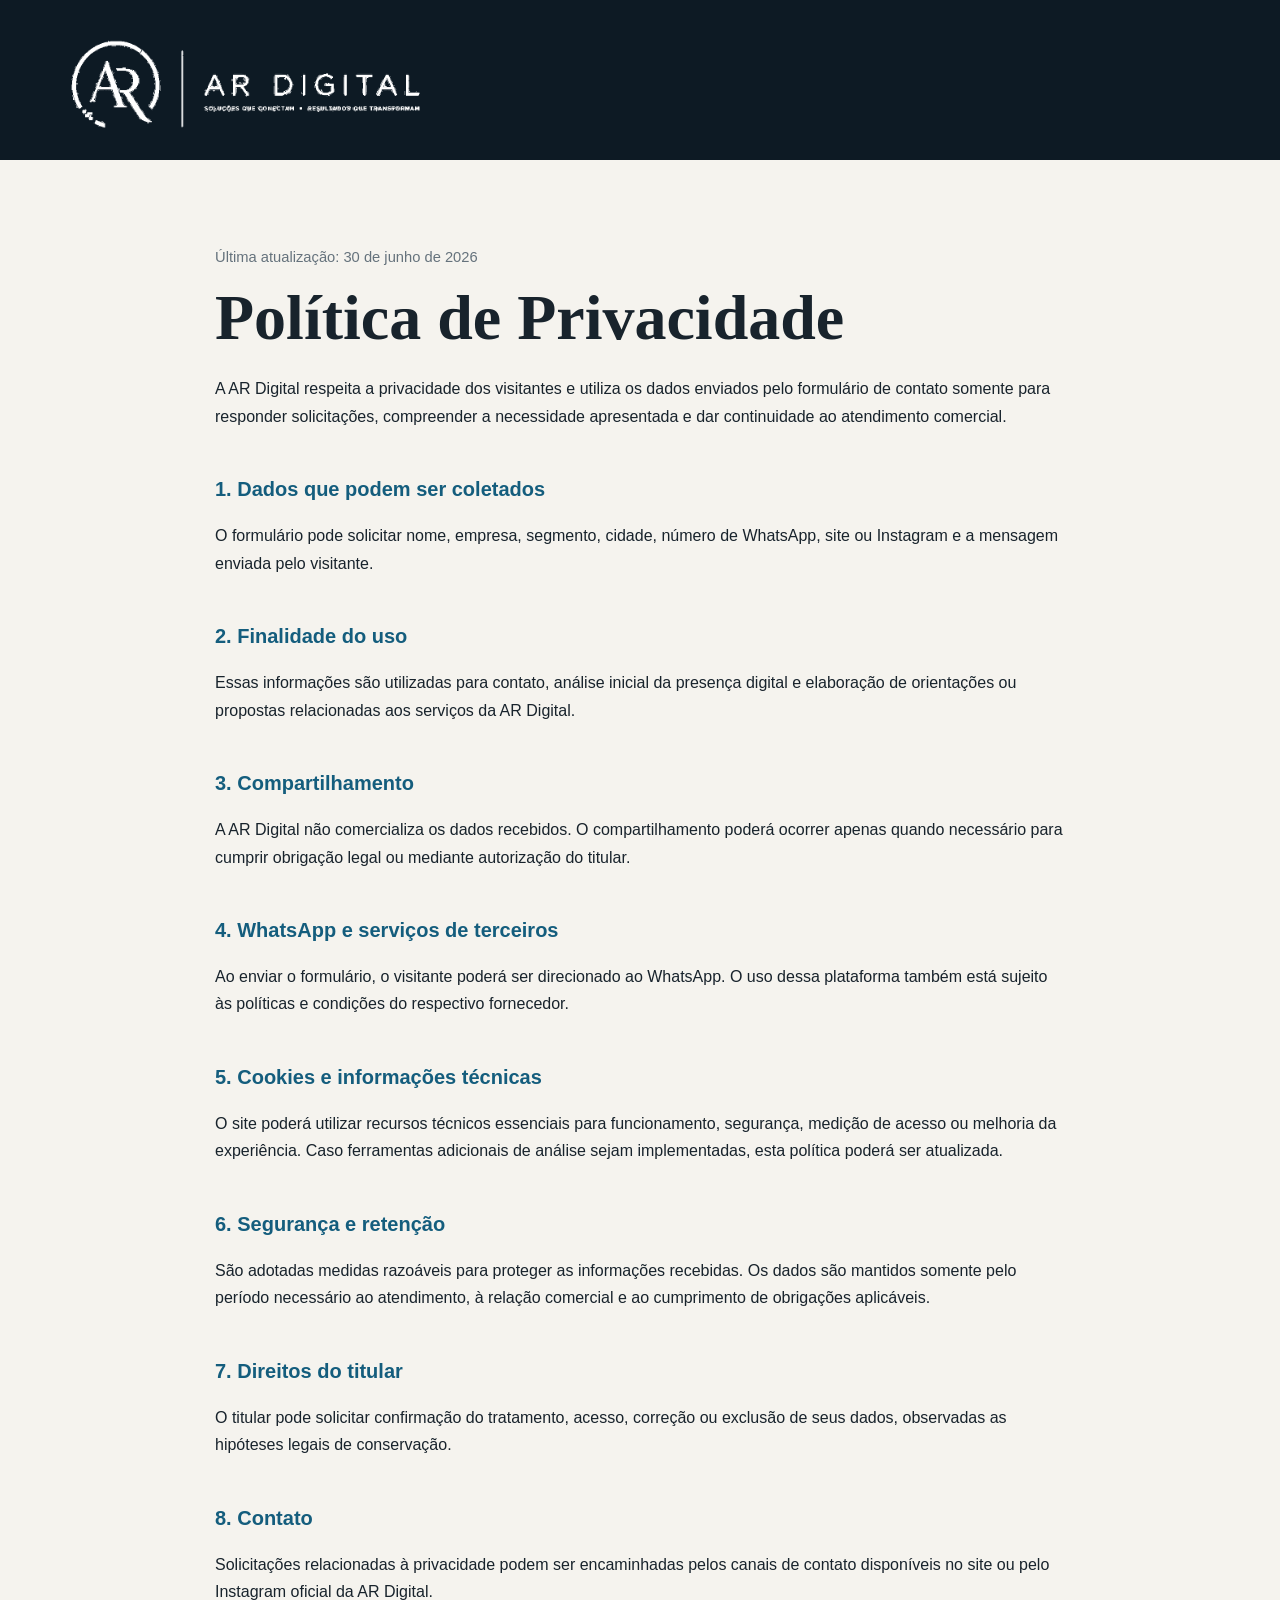
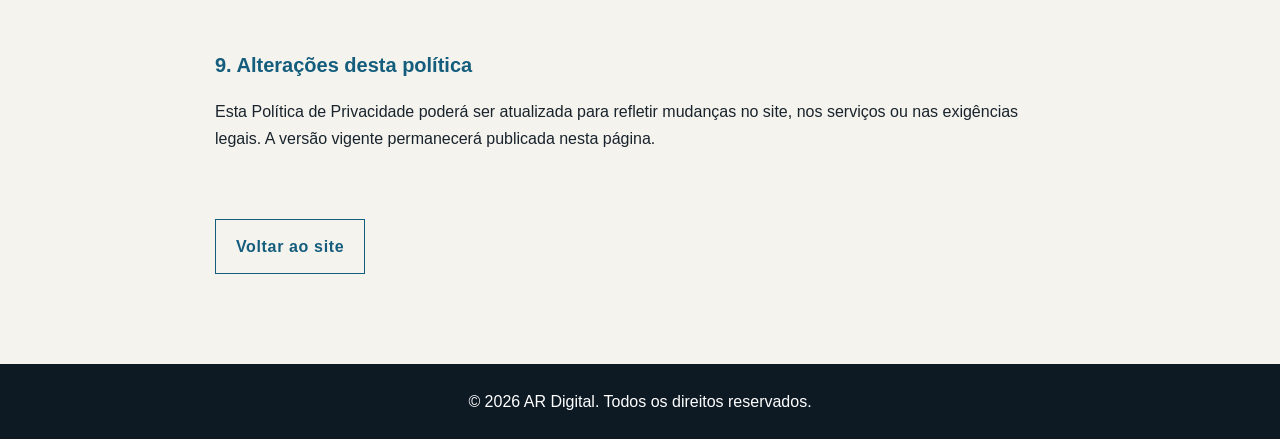
==== politica-de-privacidade.html @ 6ec6aa3e "Add files via upload Atualização do site e melhorias de SEO" ====
<!doctype html>
<html lang="pt-BR">
<head>
  <meta charset="utf-8">
  <meta name="viewport" content="width=device-width, initial-scale=1">
  <title>Política de Privacidade | AR Digital</title>
  <meta name="description" content="Política de Privacidade da AR Digital.">
  <link rel="canonical" href="https://ardigitalbusiness.com.br/politica-de-privacidade.html">
  <link rel="icon" type="image/png" sizes="32x32" href="favicon-32.png">
  <style>
    :root{--navy:#0d1a24;--blue:#145d7d;--gold:#ad844a;--paper:#f5f3ee;--text:#18232c}
    *{box-sizing:border-box} body{margin:0;background:var(--paper);color:var(--text);font-family:Arial,Helvetica,sans-serif;line-height:1.7}
    header{background:var(--navy);padding:22px 5vw} header img{width:min(390px,80vw);display:block;filter:brightness(0) invert(1)}
    main{width:min(850px,90vw);margin:0 auto;padding:70px 0 90px} h1{font-family:Georgia,serif;font-size:clamp(2.2rem,5vw,4rem);line-height:1.05;margin:0 0 24px} h2{margin-top:42px;font-size:1.25rem;color:var(--blue)}
    a{color:var(--blue)} .updated{color:#65727c;font-size:.92rem}.back{display:inline-block;margin-top:50px;padding:13px 20px;border:1px solid var(--blue);text-decoration:none;font-weight:700;letter-spacing:.04em}
    footer{background:var(--navy);color:#fff;text-align:center;padding:24px}
  </style>
</head>
<body>
<header><a href="index.html" aria-label="Voltar para a página inicial"><img src="logo-ar-digital.png" alt="AR Digital"></a></header>
<main>
  <p class="updated">Última atualização: 30 de junho de 2026</p>
  <h1>Política de Privacidade</h1>
  <p>A AR Digital respeita a privacidade dos visitantes e utiliza os dados enviados pelo formulário de contato somente para responder solicitações, compreender a necessidade apresentada e dar continuidade ao atendimento comercial.</p>
  <h2>1. Dados que podem ser coletados</h2>
  <p>O formulário pode solicitar nome, empresa, segmento, cidade, número de WhatsApp, site ou Instagram e a mensagem enviada pelo visitante.</p>
  <h2>2. Finalidade do uso</h2>
  <p>Essas informações são utilizadas para contato, análise inicial da presença digital e elaboração de orientações ou propostas relacionadas aos serviços da AR Digital.</p>
  <h2>3. Compartilhamento</h2>
  <p>A AR Digital não comercializa os dados recebidos. O compartilhamento poderá ocorrer apenas quando necessário para cumprir obrigação legal ou mediante autorização do titular.</p>
  <h2>4. WhatsApp e serviços de terceiros</h2>
  <p>Ao enviar o formulário, o visitante poderá ser direcionado ao WhatsApp. O uso dessa plataforma também está sujeito às políticas e condições do respectivo fornecedor.</p>
  <h2>5. Cookies e informações técnicas</h2>
  <p>O site poderá utilizar recursos técnicos essenciais para funcionamento, segurança, medição de acesso ou melhoria da experiência. Caso ferramentas adicionais de análise sejam implementadas, esta política poderá ser atualizada.</p>
  <h2>6. Segurança e retenção</h2>
  <p>São adotadas medidas razoáveis para proteger as informações recebidas. Os dados são mantidos somente pelo período necessário ao atendimento, à relação comercial e ao cumprimento de obrigações aplicáveis.</p>
  <h2>7. Direitos do titular</h2>
  <p>O titular pode solicitar confirmação do tratamento, acesso, correção ou exclusão de seus dados, observadas as hipóteses legais de conservação.</p>
  <h2>8. Contato</h2>
  <p>Solicitações relacionadas à privacidade podem ser encaminhadas pelos canais de contato disponíveis no site ou pelo Instagram oficial da AR Digital.</p>
  <h2>9. Alterações desta política</h2>
  <p>Esta Política de Privacidade poderá ser atualizada para refletir mudanças no site, nos serviços ou nas exigências legais. A versão vigente permanecerá publicada nesta página.</p>
  <a class="back" href="index.html">Voltar ao site</a>
</main>
<footer>© 2026 AR Digital. Todos os direitos reservados.</footer>
</body>
</html>
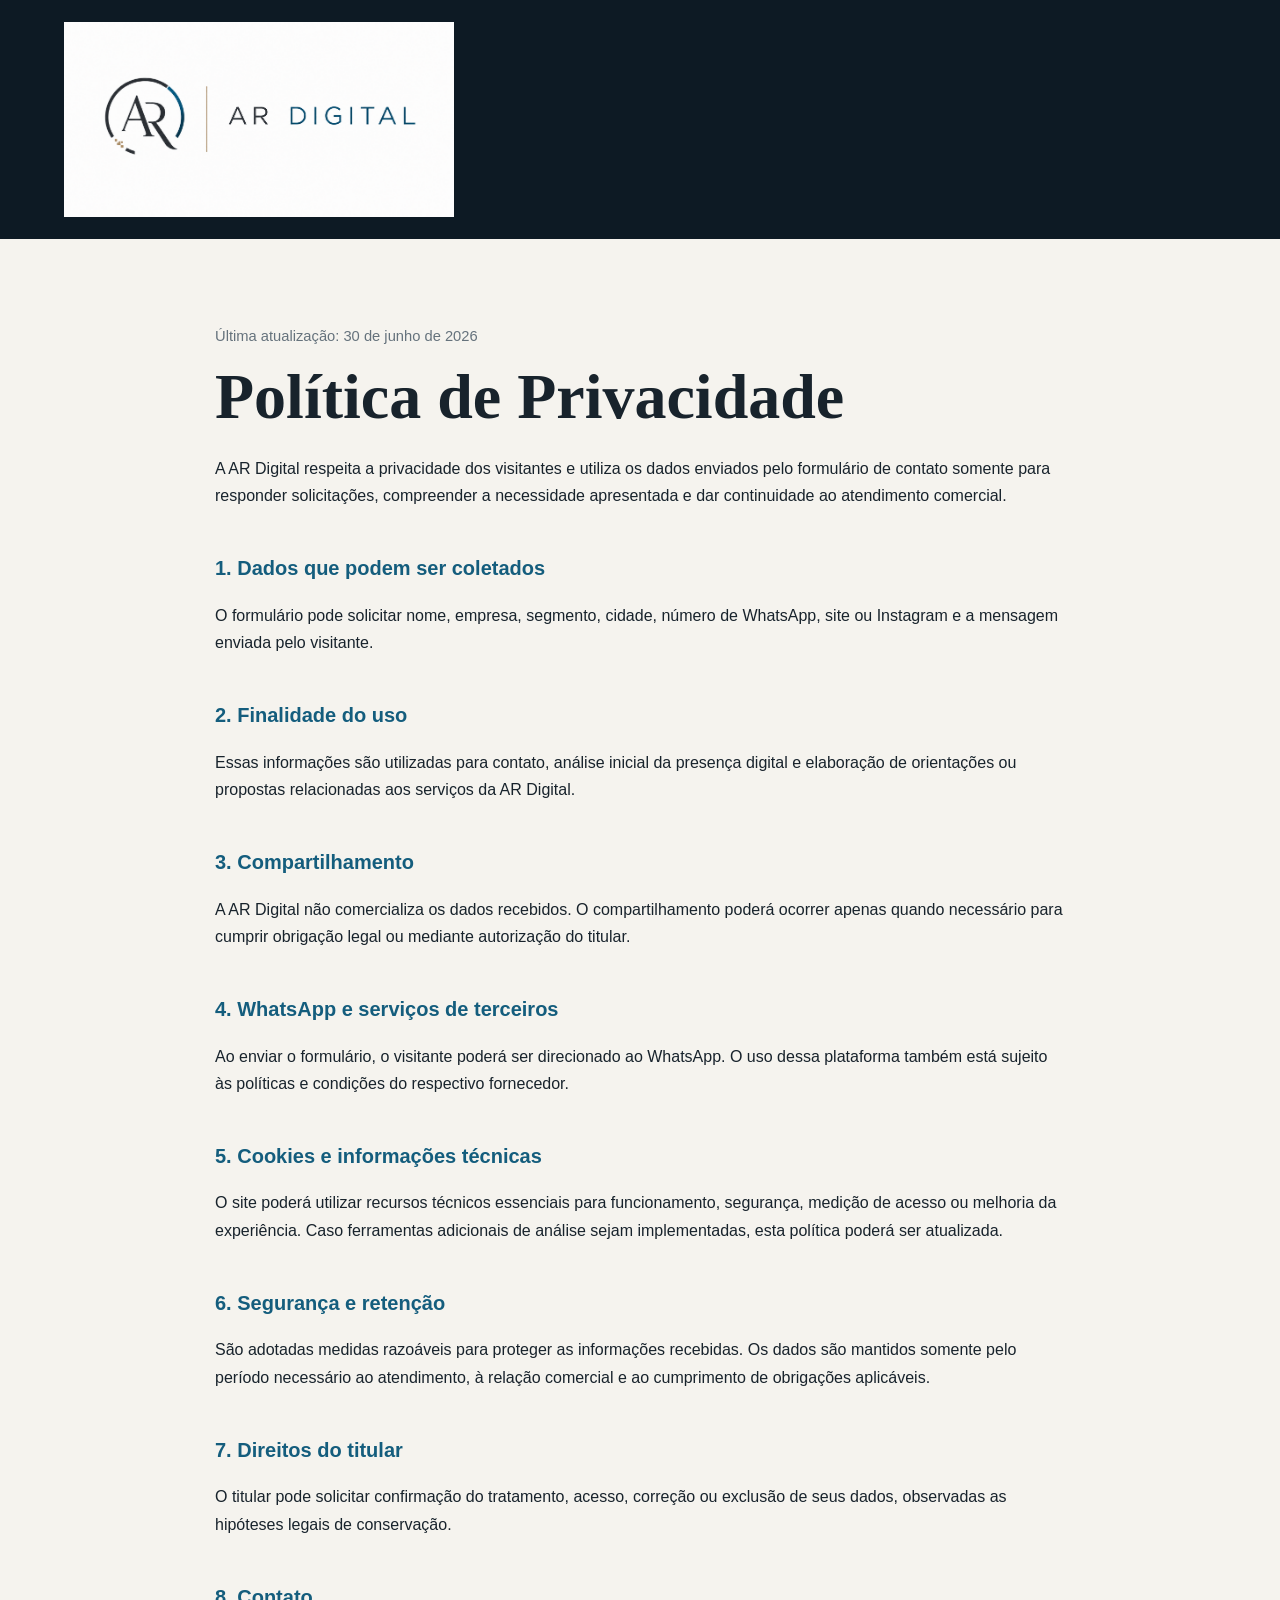
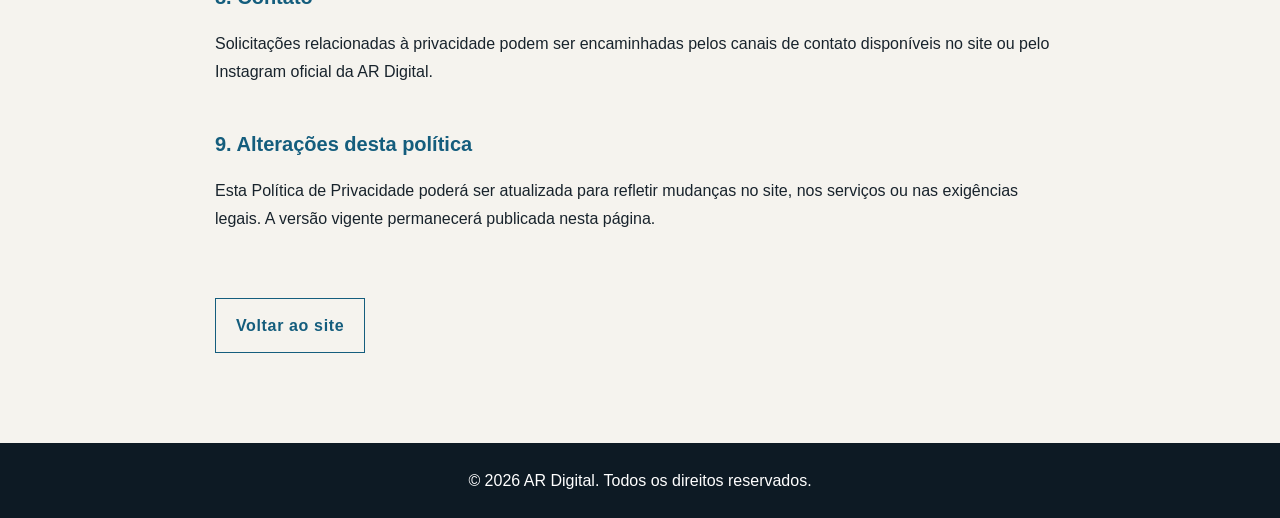
==== commit 1d38446b: "Add files via upload Alteração html privacidade" ====
--- a/politica-de-privacidade.html
+++ b/politica-de-privacidade.html
@@ -10,14 +10,14 @@
   <style>
     :root{--navy:#0d1a24;--blue:#145d7d;--gold:#ad844a;--paper:#f5f3ee;--text:#18232c}
     *{box-sizing:border-box} body{margin:0;background:var(--paper);color:var(--text);font-family:Arial,Helvetica,sans-serif;line-height:1.7}
-    header{background:var(--navy);padding:22px 5vw} header img{width:min(390px,80vw);display:block;filter:brightness(0) invert(1)}
+    header{background:var(--navy);padding:22px 5vw} header img{width:min(390px,80vw);display:block;height:auto;background:#fff}
     main{width:min(850px,90vw);margin:0 auto;padding:70px 0 90px} h1{font-family:Georgia,serif;font-size:clamp(2.2rem,5vw,4rem);line-height:1.05;margin:0 0 24px} h2{margin-top:42px;font-size:1.25rem;color:var(--blue)}
     a{color:var(--blue)} .updated{color:#65727c;font-size:.92rem}.back{display:inline-block;margin-top:50px;padding:13px 20px;border:1px solid var(--blue);text-decoration:none;font-weight:700;letter-spacing:.04em}
     footer{background:var(--navy);color:#fff;text-align:center;padding:24px}
   </style>
 </head>
 <body>
-<header><a href="index.html" aria-label="Voltar para a página inicial"><img src="logo-ar-digital.png" alt="AR Digital"></a></header>
+<header><a href="index.html" aria-label="Voltar para a página inicial"><img src="logo-ar-digital-privacidade.png" alt="AR Digital"></a></header>
 <main>
   <p class="updated">Última atualização: 30 de junho de 2026</p>
   <h1>Política de Privacidade</h1>
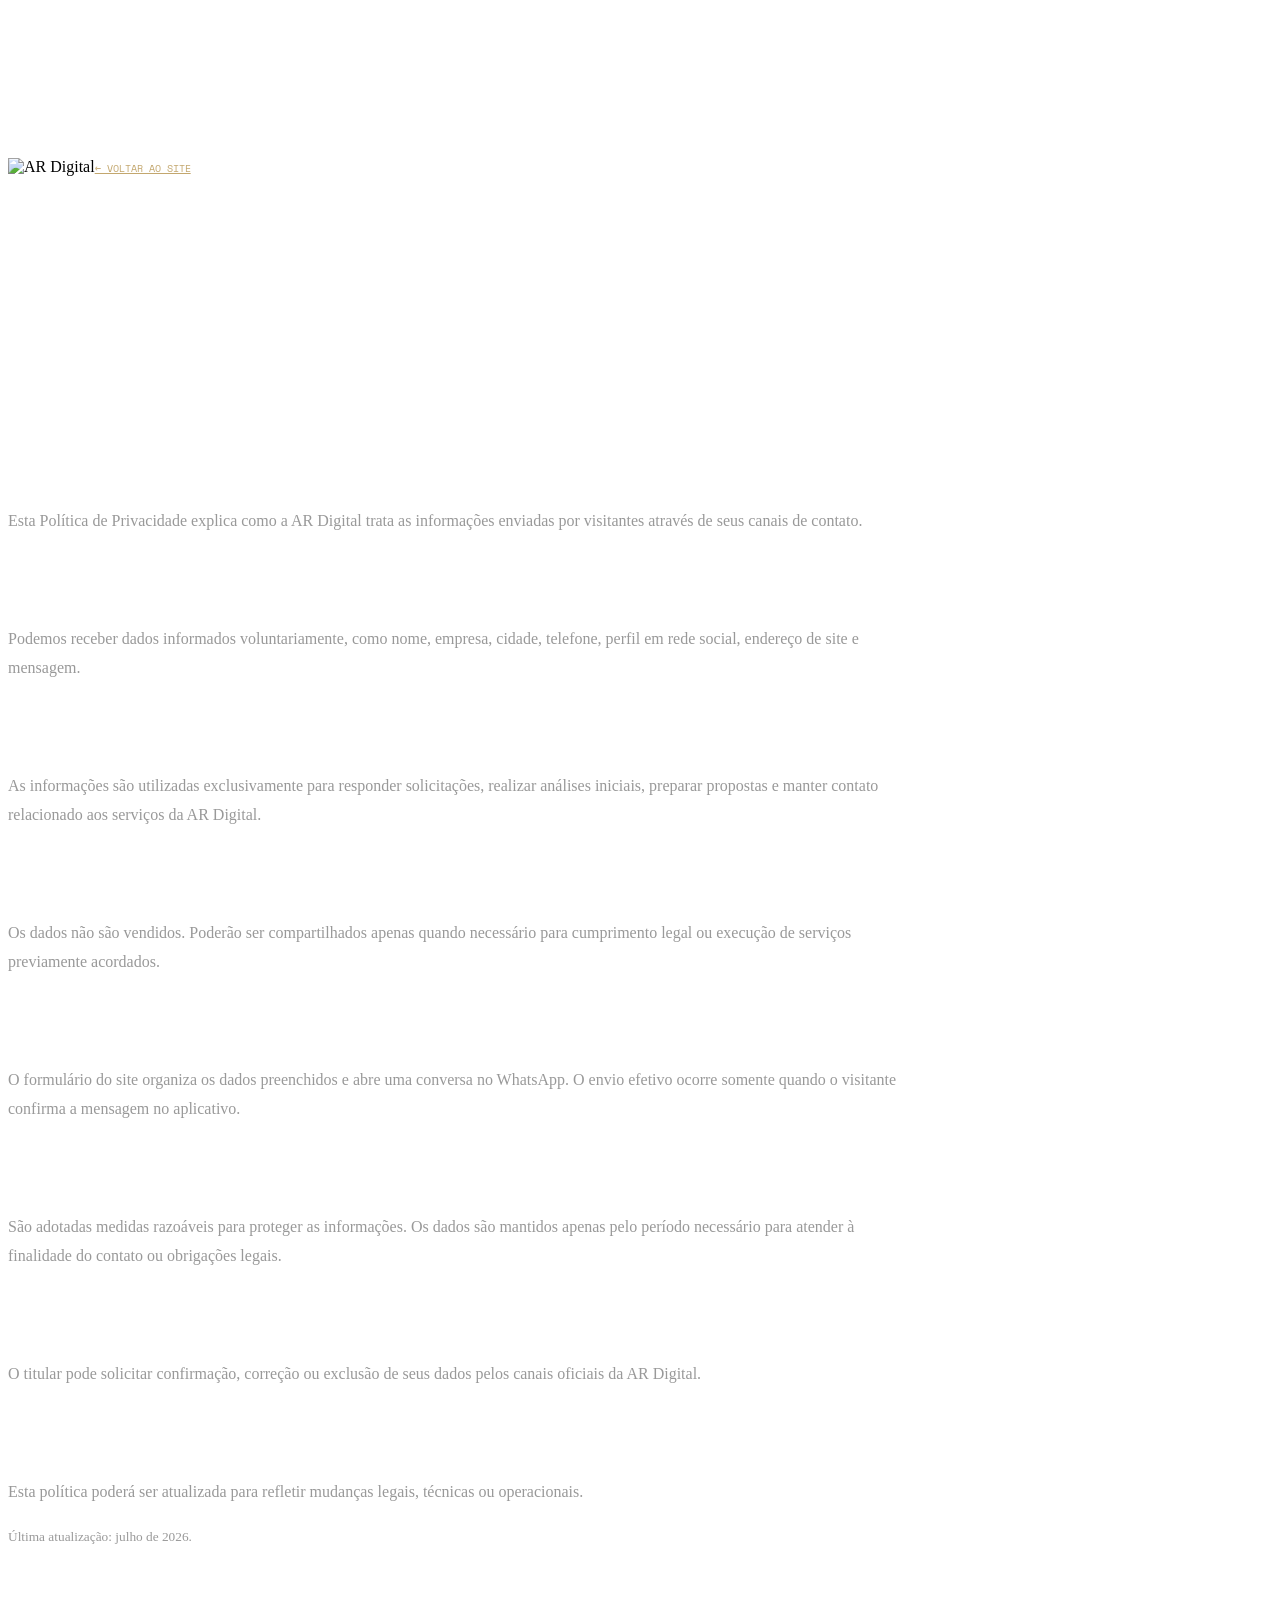
==== commit edfc726a: "Add files via upload Alteração visual" ====
--- a/politica-de-privacidade.html
+++ b/politica-de-privacidade.html
@@ -1,47 +1 @@
-<!doctype html>
-<html lang="pt-BR">
-<head>
-  <meta charset="utf-8">
-  <meta name="viewport" content="width=device-width, initial-scale=1">
-  <title>Política de Privacidade | AR Digital</title>
-  <meta name="description" content="Política de Privacidade da AR Digital.">
-  <link rel="canonical" href="https://ardigitalbusiness.com.br/politica-de-privacidade.html">
-  <link rel="icon" type="image/png" sizes="32x32" href="favicon-32.png">
-  <style>
-    :root{--navy:#0d1a24;--blue:#145d7d;--gold:#ad844a;--paper:#f5f3ee;--text:#18232c}
-    *{box-sizing:border-box} body{margin:0;background:var(--paper);color:var(--text);font-family:Arial,Helvetica,sans-serif;line-height:1.7}
-    header{background:var(--navy);padding:22px 5vw} header img{width:min(390px,80vw);display:block;height:auto;background:#fff}
-    main{width:min(850px,90vw);margin:0 auto;padding:70px 0 90px} h1{font-family:Georgia,serif;font-size:clamp(2.2rem,5vw,4rem);line-height:1.05;margin:0 0 24px} h2{margin-top:42px;font-size:1.25rem;color:var(--blue)}
-    a{color:var(--blue)} .updated{color:#65727c;font-size:.92rem}.back{display:inline-block;margin-top:50px;padding:13px 20px;border:1px solid var(--blue);text-decoration:none;font-weight:700;letter-spacing:.04em}
-    footer{background:var(--navy);color:#fff;text-align:center;padding:24px}
-  </style>
-</head>
-<body>
-<header><a href="index.html" aria-label="Voltar para a página inicial"><img src="logo-ar-digital-privacidade.png" alt="AR Digital"></a></header>
-<main>
-  <p class="updated">Última atualização: 30 de junho de 2026</p>
-  <h1>Política de Privacidade</h1>
-  <p>A AR Digital respeita a privacidade dos visitantes e utiliza os dados enviados pelo formulário de contato somente para responder solicitações, compreender a necessidade apresentada e dar continuidade ao atendimento comercial.</p>
-  <h2>1. Dados que podem ser coletados</h2>
-  <p>O formulário pode solicitar nome, empresa, segmento, cidade, número de WhatsApp, site ou Instagram e a mensagem enviada pelo visitante.</p>
-  <h2>2. Finalidade do uso</h2>
-  <p>Essas informações são utilizadas para contato, análise inicial da presença digital e elaboração de orientações ou propostas relacionadas aos serviços da AR Digital.</p>
-  <h2>3. Compartilhamento</h2>
-  <p>A AR Digital não comercializa os dados recebidos. O compartilhamento poderá ocorrer apenas quando necessário para cumprir obrigação legal ou mediante autorização do titular.</p>
-  <h2>4. WhatsApp e serviços de terceiros</h2>
-  <p>Ao enviar o formulário, o visitante poderá ser direcionado ao WhatsApp. O uso dessa plataforma também está sujeito às políticas e condições do respectivo fornecedor.</p>
-  <h2>5. Cookies e informações técnicas</h2>
-  <p>O site poderá utilizar recursos técnicos essenciais para funcionamento, segurança, medição de acesso ou melhoria da experiência. Caso ferramentas adicionais de análise sejam implementadas, esta política poderá ser atualizada.</p>
-  <h2>6. Segurança e retenção</h2>
-  <p>São adotadas medidas razoáveis para proteger as informações recebidas. Os dados são mantidos somente pelo período necessário ao atendimento, à relação comercial e ao cumprimento de obrigações aplicáveis.</p>
-  <h2>7. Direitos do titular</h2>
-  <p>O titular pode solicitar confirmação do tratamento, acesso, correção ou exclusão de seus dados, observadas as hipóteses legais de conservação.</p>
-  <h2>8. Contato</h2>
-  <p>Solicitações relacionadas à privacidade podem ser encaminhadas pelos canais de contato disponíveis no site ou pelo Instagram oficial da AR Digital.</p>
-  <h2>9. Alterações desta política</h2>
-  <p>Esta Política de Privacidade poderá ser atualizada para refletir mudanças no site, nos serviços ou nas exigências legais. A versão vigente permanecerá publicada nesta página.</p>
-  <a class="back" href="index.html">Voltar ao site</a>
-</main>
-<footer>© 2026 AR Digital. Todos os direitos reservados.</footer>
-</body>
-</html>+<!doctype html><html lang="pt-BR"><head><meta charset="utf-8"><meta name="viewport" content="width=device-width,initial-scale=1"><title>Política de Privacidade | AR Digital</title><meta name="robots" content="index,follow"><link rel="icon" href="assets/logo/favicon.png"><link rel="preconnect" href="https://fonts.googleapis.com"><link rel="preconnect" href="https://fonts.gstatic.com" crossorigin><link href="https://fonts.googleapis.com/css2?family=Inter:wght@300;400;500;600&family=Space+Mono&display=swap" rel="stylesheet"><link rel="stylesheet" href="css/style.css"><style>.privacy{padding:150px 0 100px;min-height:100vh}.privacy-wrap{max-width:900px}.privacy h1{font-size:clamp(3rem,7vw,6rem);line-height:.9;letter-spacing:-.06em;text-transform:uppercase;color:#fff}.privacy h2{font-size:22px;color:#fff;margin-top:45px}.privacy p,.privacy li{color:#999;line-height:1.8}.privacy .back{font:10px 'Space Mono';text-transform:uppercase;color:#c3a76e}.privacy-logo{width:180px;margin-bottom:50px}</style></head><body><main class="privacy"><div class="container privacy-wrap"><img class="privacy-logo" src="assets/logo/ar-digital-logo.png" alt="AR Digital"><a class="back" href="index.html">← Voltar ao site</a><h1>Política de Privacidade</h1><p>Esta Política de Privacidade explica como a AR Digital trata as informações enviadas por visitantes através de seus canais de contato.</p><h2>1. Informações coletadas</h2><p>Podemos receber dados informados voluntariamente, como nome, empresa, cidade, telefone, perfil em rede social, endereço de site e mensagem.</p><h2>2. Finalidade</h2><p>As informações são utilizadas exclusivamente para responder solicitações, realizar análises iniciais, preparar propostas e manter contato relacionado aos serviços da AR Digital.</p><h2>3. Compartilhamento</h2><p>Os dados não são vendidos. Poderão ser compartilhados apenas quando necessário para cumprimento legal ou execução de serviços previamente acordados.</p><h2>4. Formulário e WhatsApp</h2><p>O formulário do site organiza os dados preenchidos e abre uma conversa no WhatsApp. O envio efetivo ocorre somente quando o visitante confirma a mensagem no aplicativo.</p><h2>5. Segurança e retenção</h2><p>São adotadas medidas razoáveis para proteger as informações. Os dados são mantidos apenas pelo período necessário para atender à finalidade do contato ou obrigações legais.</p><h2>6. Direitos do titular</h2><p>O titular pode solicitar confirmação, correção ou exclusão de seus dados pelos canais oficiais da AR Digital.</p><h2>7. Atualizações</h2><p>Esta política poderá ser atualizada para refletir mudanças legais, técnicas ou operacionais.</p><p><small>Última atualização: julho de 2026.</small></p></div></main></body></html>
